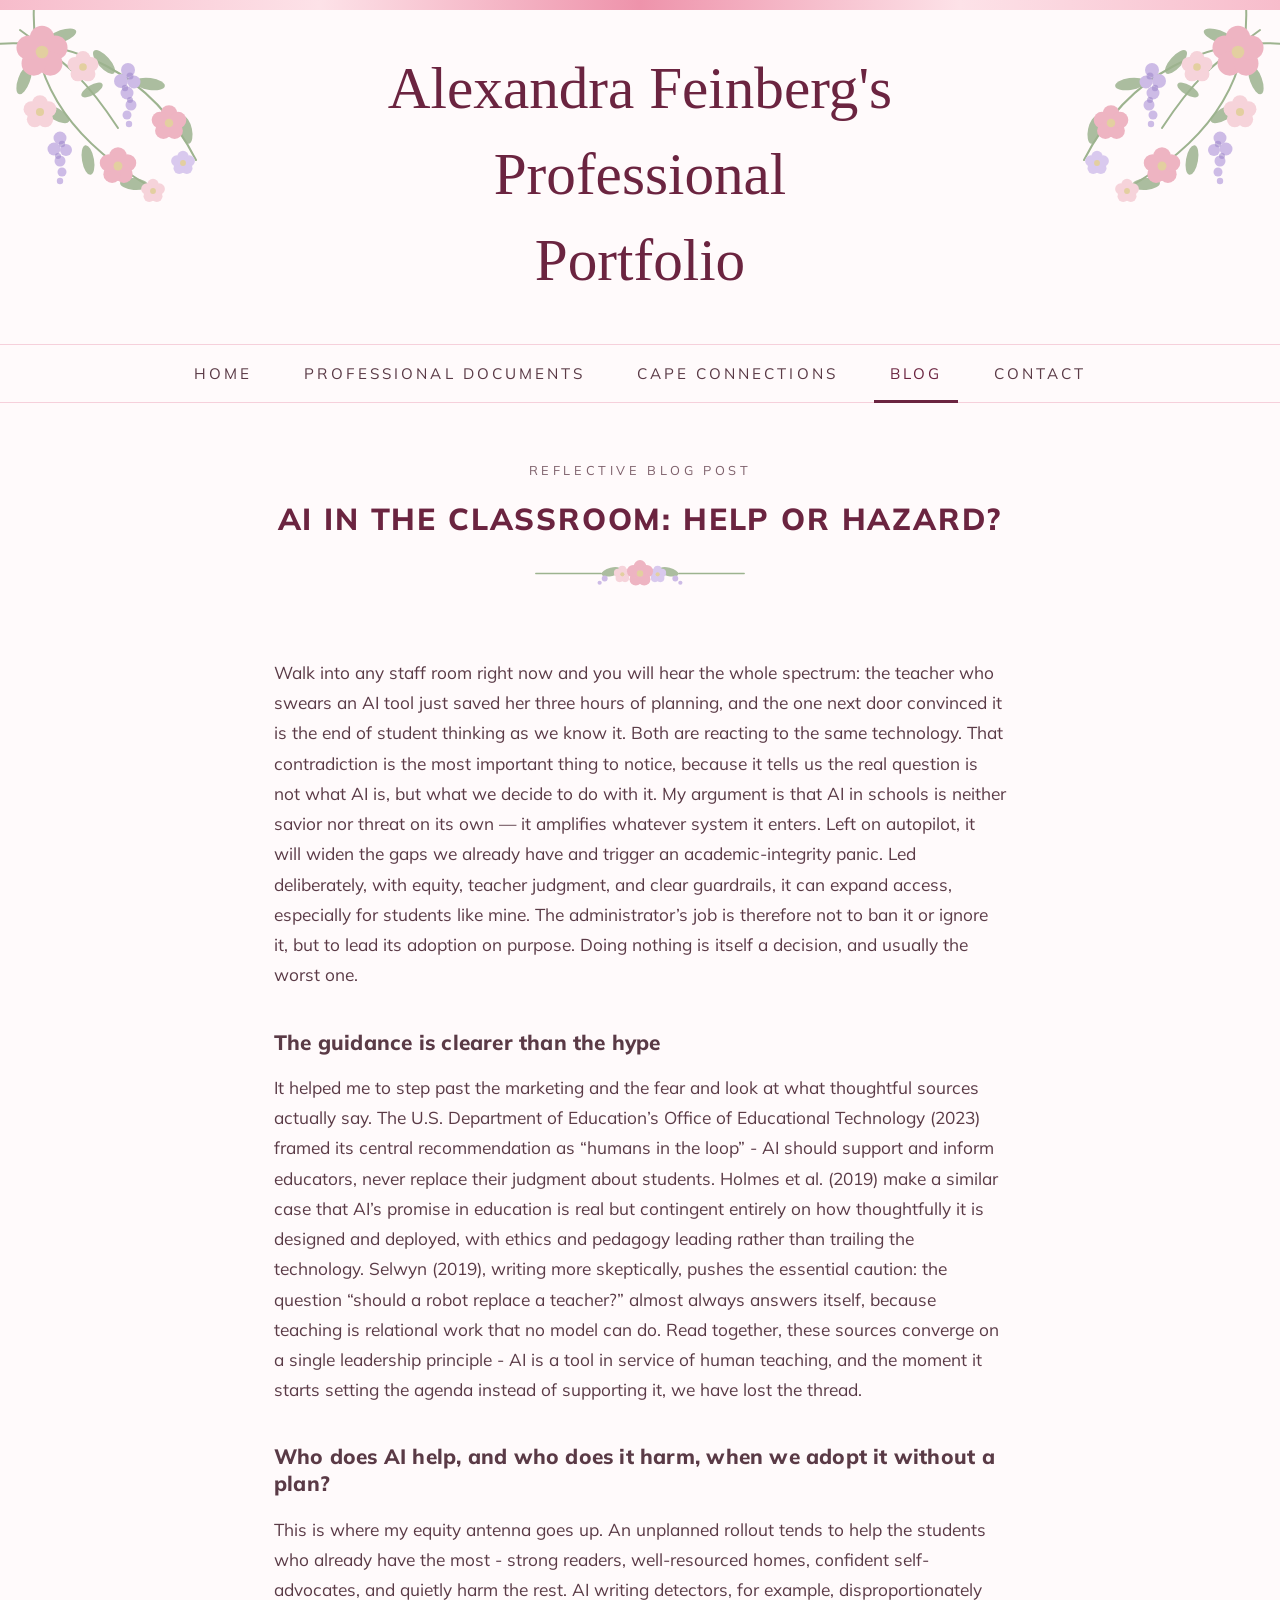
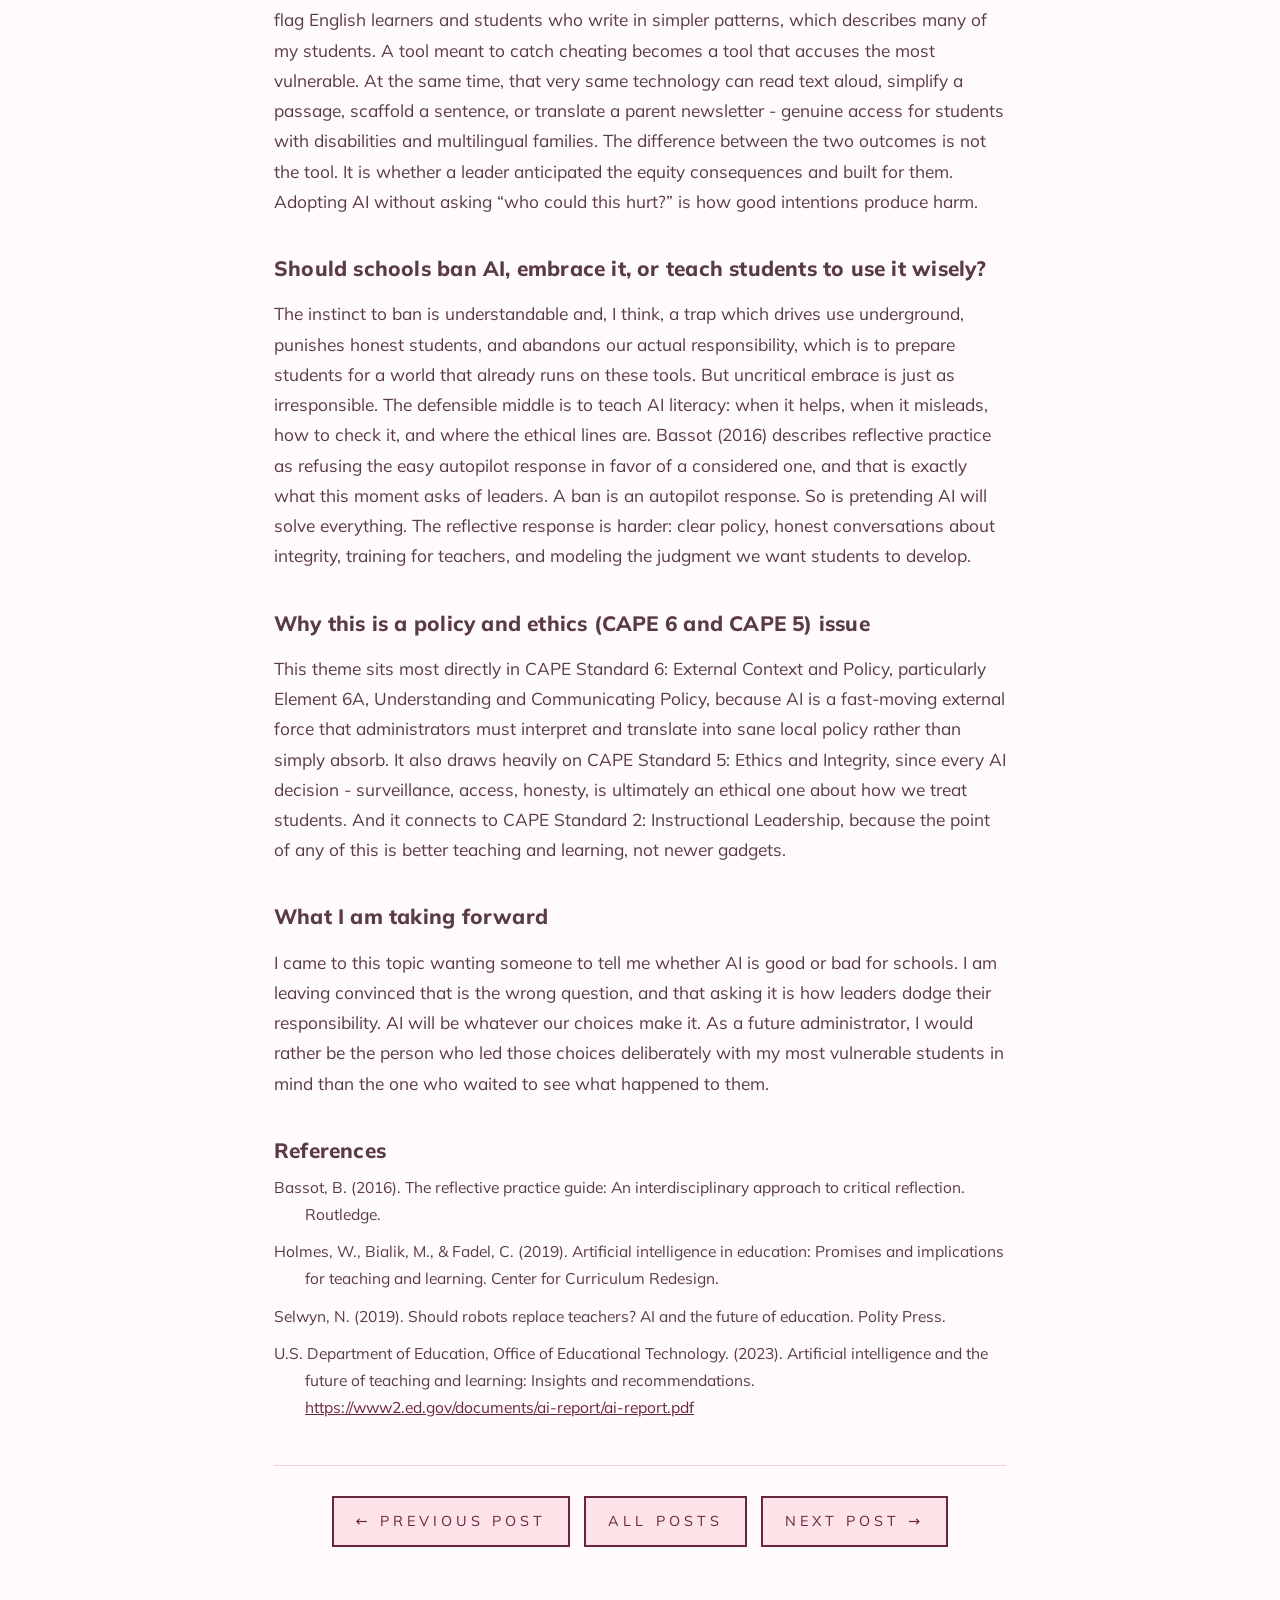
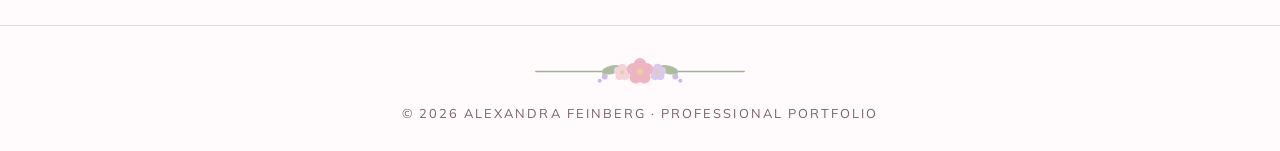
==== blog-ai-in-the-classroom.html @ 8f8c8203 "Add professional portfolio site Co-Authored-By: Claude Opus 5.5 <noreply@anthropic.com>" ====
<!DOCTYPE html>
<html lang="en">
<head>
  <meta charset="utf-8">
  <meta name="viewport" content="width=device-width, initial-scale=1">
  <title>AI in the Classroom: Help or Hazard? | Alexandra Feinberg</title>
  <link rel="stylesheet" href="style.css">
</head>
<body>

<header class="site-header">
  <div class="wrap">
    <a class="site-title" href="index.html">Alexandra Feinberg's<br>Professional<br>Portfolio</a>
    <ul class="nav">
      <li>
        <a href="index.html">Home</a>
        <ul class="sub">
          <li><a href="index.html#about">About Me</a></li>
          <li><a href="index.html#quote">Favorite Quote</a></li>
        </ul>
      </li>
      <li>
        <a href="documents.html">Professional Documents</a>
        <ul class="sub">
          <li><a href="documents.html#resume">Resume</a></li>
          <li><a href="documents.html#cover-letter">Cover Letter</a></li>
          <li><a href="documents.html#letters">Letters of Recommendation</a></li>
          <li><a href="documents.html#video">Professional Video</a></li>
        </ul>
      </li>
      <li>
        <a href="cape.html">CAPE Connections</a>
        <ul class="sub">
          <li><a href="cape.html#cape1">CAPE 1: Shared Vision</a></li>
          <li><a href="cape.html#cape2">CAPE 2: Instructional Leadership</a></li>
          <li><a href="cape.html#cape3">CAPE 3: Management &amp; Learning Environment</a></li>
          <li><a href="cape.html#cape4">CAPE 4: Family &amp; Community Engagement</a></li>
          <li><a href="cape.html#cape5">CAPE 5: Ethics &amp; Integrity</a></li>
          <li><a href="cape.html#cape6">CAPE 6: External Context &amp; Policy</a></li>
        </ul>
      </li>
      <li>
        <a class="active" href="blog.html">Blog</a>
        <ul class="sub">
          <li><a href="blog-over-testing.html">Are We Over-Testing Our Students?</a></li>
          <li><a href="blog-ai-in-the-classroom.html">AI in the Classroom: Help or Hazard?</a></li>
          <li><a href="blog-homework.html">Does Homework Actually Help?</a></li>
          <li><a href="blog-inclusion.html">What Does Inclusion Really Mean?</a></li>
        </ul>
      </li>
      <li>
        <a href="contact.html">Contact</a>
        <ul class="sub">
          <li><a href="contact.html">Get in Touch</a></li>
          <li><a href="mailto:alifeinberg01@gmail.com">Personal Email</a></li>
          <li><a href="mailto:alexandra.feinberg@svusd.org">Work Email</a></li>
        </ul>
      </li>
    </ul>
  </div>
</header>

<div class="hero small">
  <p class="eyebrow">Reflective Blog Post</p>
  <h1>AI in the Classroom: Help or Hazard?</h1>
  <div class="rule"></div>
</div>

<section>
  <article class="wrap post">
    <p>Walk into any staff room right now and you will hear the whole spectrum: the teacher who swears an AI tool just saved her three hours of planning, and the one next door convinced it is the end of student thinking as we know it. Both are reacting to the same technology. That contradiction is the most important thing to notice, because it tells us the real question is not what AI is, but what we decide to do with it. My argument is that AI in schools is neither savior nor threat on its own — it amplifies whatever system it enters. Left on autopilot, it will widen the gaps we already have and trigger an academic-integrity panic. Led deliberately, with equity, teacher judgment, and clear guardrails, it can expand access, especially for students like mine. The administrator’s job is therefore not to ban it or ignore it, but to lead its adoption on purpose. Doing nothing is itself a decision, and usually the worst one.</p>

    <h2>The guidance is clearer than the hype</h2>
    <p>It helped me to step past the marketing and the fear and look at what thoughtful sources actually say. The U.S. Department of Education’s Office of Educational Technology (2023) framed its central recommendation as “humans in the loop” - AI should support and inform educators, never replace their judgment about students. Holmes et al. (2019) make a similar case that AI’s promise in education is real but contingent entirely on how thoughtfully it is designed and deployed, with ethics and pedagogy leading rather than trailing the technology. Selwyn (2019), writing more skeptically, pushes the essential caution: the question “should a robot replace a teacher?” almost always answers itself, because teaching is relational work that no model can do. Read together, these sources converge on a single leadership principle - AI is a tool in service of human teaching, and the moment it starts setting the agenda instead of supporting it, we have lost the thread.</p>

    <h2>Who does AI help, and who does it harm, when we adopt it without a plan?</h2>
    <p>This is where my equity antenna goes up. An unplanned rollout tends to help the students who already have the most - strong readers, well-resourced homes, confident self-advocates, and quietly harm the rest. AI writing detectors, for example, disproportionately flag English learners and students who write in simpler patterns, which describes many of my students. A tool meant to catch cheating becomes a tool that accuses the most vulnerable. At the same time, that very same technology can read text aloud, simplify a passage, scaffold a sentence, or translate a parent newsletter - genuine access for students with disabilities and multilingual families. The difference between the two outcomes is not the tool. It is whether a leader anticipated the equity consequences and built for them. Adopting AI without asking “who could this hurt?” is how good intentions produce harm.</p>

    <h2>Should schools ban AI, embrace it, or teach students to use it wisely?</h2>
    <p>The instinct to ban is understandable and, I think, a trap which drives use underground, punishes honest students, and abandons our actual responsibility, which is to prepare students for a world that already runs on these tools. But uncritical embrace is just as irresponsible. The defensible middle is to teach AI literacy: when it helps, when it misleads, how to check it, and where the ethical lines are. Bassot (2016) describes reflective practice as refusing the easy autopilot response in favor of a considered one, and that is exactly what this moment asks of leaders. A ban is an autopilot response. So is pretending AI will solve everything. The reflective response is harder: clear policy, honest conversations about integrity, training for teachers, and modeling the judgment we want students to develop.</p>

    <h2>Why this is a policy and ethics (CAPE 6 and CAPE 5) issue</h2>
    <p>This theme sits most directly in CAPE Standard 6: External Context and Policy, particularly Element 6A, Understanding and Communicating Policy, because AI is a fast-moving external force that administrators must interpret and translate into sane local policy rather than simply absorb. It also draws heavily on CAPE Standard 5: Ethics and Integrity, since every AI decision - surveillance, access, honesty, is ultimately an ethical one about how we treat students. And it connects to CAPE Standard 2: Instructional Leadership, because the point of any of this is better teaching and learning, not newer gadgets.</p>

    <h2>What I am taking forward</h2>
    <p>I came to this topic wanting someone to tell me whether AI is good or bad for schools. I am leaving convinced that is the wrong question, and that asking it is how leaders dodge their responsibility. AI will be whatever our choices make it. As a future administrator, I would rather be the person who led those choices deliberately with my most vulnerable students in mind than the one who waited to see what happened to them.</p>

    <h2>References</h2>
    <ul class="refs">
      <li>Bassot, B. (2016). The reflective practice guide: An interdisciplinary approach to critical reflection. Routledge.</li>
      <li>Holmes, W., Bialik, M., &amp; Fadel, C. (2019). Artificial intelligence in education: Promises and implications for teaching and learning. Center for Curriculum Redesign.</li>
      <li>Selwyn, N. (2019). Should robots replace teachers? AI and the future of education. Polity Press.</li>
      <li>U.S. Department of Education, Office of Educational Technology. (2023). Artificial intelligence and the future of teaching and learning: Insights and recommendations. <a href="https://www2.ed.gov/documents/ai-report/ai-report.pdf" target="_blank" rel="noopener">https://www2.ed.gov/documents/ai-report/ai-report.pdf</a></li>
    </ul>

    <nav class="post-nav">
      <a class="btn" href="blog-over-testing.html">&larr; Previous Post</a>
      <a class="btn" href="blog.html">All Posts</a>
      <a class="btn" href="blog-homework.html">Next Post &rarr;</a>
    </nav>
  </article>
</section>

<footer class="site-footer">
  &copy; 2026 Alexandra Feinberg &middot; Professional Portfolio
</footer>

</body>
</html>
---- style.css ----
@import url("https://fonts.googleapis.com/css2?family=Homemade+Apple&family=Mulish:wght@400;600;800&display=swap");

:root {
  --ink: #6b2440;
  --grey: #7d5f6a;
  --line: #f6d0db;
  --white: #ffffff;
  --pink: #fde2e8;
  --bg: #fffafb;
  --mint: #f9cfdc;
  --lavender: #fbeaf0;
  --butter: #f6d6e4;
  --sky: #ffe4de;
  --peach: #f3dcee;
  --pink-deep: #f7bccb;
  --sans: "Mulish", "Segoe UI", system-ui, sans-serif;
  --script: "Homemade Apple", "Segoe Script", cursive;
  --rainbow: linear-gradient(90deg, #f7bccb, #fde2e8, #ee93ab, #fde2e8, #f7bccb);
}

* { box-sizing: border-box; }

html { scroll-behavior: smooth; }

body {
  margin: 0;
  font-family: var(--sans);
  color: var(--ink);
  background: var(--bg);
  line-height: 1.75;
  border-top: 10px solid transparent;
  border-image: var(--rainbow) 1;
}

a { color: var(--ink); }

.wrap {
  max-width: 1100px;
  margin: 0 auto;
  padding: 0 24px;
}

/* ---------- Header: big script title, nav bar underneath ---------- */

.site-header { position: relative; }

/* flower sprays in the top corners */
.site-header::before,
.site-header::after {
  content: "";
  position: absolute;
  top: 0;
  left: 0;
  width: clamp(110px, 20vw, 240px);
  aspect-ratio: 1;
  background: url(images/floral-corner.svg) no-repeat top left / contain;
  pointer-events: none;
}

.site-header::after { left: auto; right: 0; transform: scaleX(-1); }

.site-header .wrap {
  position: relative;
  z-index: 1;
  max-width: none;
  padding: 0;
  text-align: center;
}

.site-title {
  display: inline-block;
  font-family: var(--script);
  font-size: clamp(1.9rem, 5.6vw, 3.7rem);
  line-height: 1.45;
  color: var(--ink);
  text-decoration: none;
  padding: 36px 24px 40px;
}

.nav {
  display: flex;
  flex-wrap: wrap;
  justify-content: center;
  gap: 0 20px;
  list-style: none;
  margin: 0;
  background: var(--bg);
  padding: 0 24px;
  border-top: 1px solid var(--line);
  border-bottom: 1px solid var(--line);
}

.nav > li { position: relative; }

.nav a {
  display: block;
  padding: 16px 16px 13px;
  font-size: 0.95rem;
  letter-spacing: 0.2em;
  text-transform: uppercase;
  text-decoration: none;
  color: #5a3a46;
  border-bottom: 3px solid transparent;
  margin-bottom: -1px;
}

.nav a:hover { border-bottom-color: var(--pink-deep); }
.nav a.active { border-bottom-color: var(--ink); color: var(--ink); }

.nav .sub {
  display: none;
  position: absolute;
  top: 100%;
  left: 0;
  z-index: 5;
  min-width: 280px;
  margin: 0;
  padding: 6px 0;
  list-style: none;
  text-align: left;
  background: var(--white);
  border: 1px solid var(--line);
  box-shadow: 0 10px 24px rgba(0, 0, 0, 0.08);
}

.nav li:hover > .sub,
.nav li:focus-within > .sub { display: block; }

.nav .sub a {
  padding: 9px 18px;
  font-size: 0.82rem;
  letter-spacing: 0.1em;
  border: 0;
  margin: 0;
}

.nav .sub li:nth-child(6n + 1) a:hover { background: var(--pink); }
.nav .sub li:nth-child(6n + 2) a:hover { background: var(--peach); }
.nav .sub li:nth-child(6n + 3) a:hover { background: var(--butter); }
.nav .sub li:nth-child(6n + 4) a:hover { background: var(--mint); }
.nav .sub li:nth-child(6n + 5) a:hover { background: var(--sky); }
.nav .sub li:nth-child(6n + 6) a:hover { background: var(--lavender); }

/* ---------- Outlined buttons ---------- */

.btn {
  display: inline-block;
  padding: 12px 22px;
  background: var(--pink);
  color: var(--ink);
  border: 2px solid var(--ink);
  font-size: 0.9rem;
  letter-spacing: 0.28em;
  text-transform: uppercase;
  text-decoration: none;
  text-align: center;
  line-height: 1.6;
  transition: transform 0.12s, box-shadow 0.12s;
}

.btn:hover { transform: translate(-2px, -2px); box-shadow: 4px 4px 0 var(--ink); }

.block .btn { margin-top: 14px; }

.buttons {
  display: flex;
  flex-wrap: wrap;
  justify-content: center;
  gap: 22px 28px;
  max-width: 980px;
  margin: 0 auto;
  padding: 60px 24px 20px;
}

.buttons .btn:nth-child(6n + 2) { background: var(--mint); }
.buttons .btn:nth-child(6n + 3) { background: var(--lavender); }
.buttons .btn:nth-child(6n + 4) { background: var(--butter); }
.buttons .btn:nth-child(6n + 5) { background: var(--sky); }
.buttons .btn:nth-child(6n + 6) { background: var(--peach); }

/* ---------- Page titles (inner pages) ---------- */

.hero { text-align: center; padding: 56px 24px 0; }

.hero h1 {
  font-size: clamp(1.5rem, 4vw, 1.9rem);
  font-weight: 800;
  letter-spacing: 0.06em;
  text-transform: uppercase;
  margin: 0;
}

.hero .rule {
  width: 220px;
  height: 38px;
  margin: 10px auto 0;
  background: url(images/floral-divider.svg) no-repeat center / contain;
}

.hero p { color: var(--grey); font-size: 1.1rem; margin: 14px 0 0; }

/* ---------- Sections ---------- */

section { padding: 48px 0; }
section.alt { background: none; }

h2 {
  font-size: 1.6rem;
  font-weight: 800;
  letter-spacing: 0.06em;
  text-transform: uppercase;
  line-height: 1.3;
  margin: 0 0 12px;
}

h3 {
  font-size: 1rem;
  font-weight: 800;
  letter-spacing: 0.12em;
  text-transform: uppercase;
  line-height: 1.4;
  margin: 0 0 8px;
}

.eyebrow {
  font-size: 0.8rem;
  letter-spacing: 0.28em;
  text-transform: uppercase;
  color: var(--grey);
  margin: 0 0 6px;
}

.lead { color: var(--grey); max-width: 760px; font-size: 1.08rem; }

/* Home: about */

.about { max-width: 820px; text-align: center; }

.about h2::after {
  content: "";
  display: block;
  width: 220px;
  height: 38px;
  margin: 8px auto 0;
  background: url(images/floral-divider.svg) no-repeat center / contain;
}

.about .tagline { color: var(--grey); font-size: 1.2rem; margin: 0 0 28px; }

.about .photo {
  width: 240px;
  height: 290px;
  margin: 0 auto 30px;
  border-radius: 50%;
  overflow: hidden;
  border: 2px solid var(--ink);
  box-shadow: 10px 10px 0 var(--pink);
}

.about .photo img { width: 100%; height: 100%; object-fit: cover; object-position: 50% 36%; display: block; }

.about .bio { text-align: left; font-size: 1.08rem; color: #5a3a46; }

.quote {
  max-width: 760px;
  text-align: center;
  background: var(--lavender);
  border: 2px solid var(--ink);
  padding: 36px 32px;
}

.quote blockquote {
  font-family: var(--script);
  font-size: clamp(1.15rem, 3.2vw, 1.55rem);
  line-height: 1.8;
  margin: 0 0 10px;
}

.quote cite {
  font-style: normal;
  font-size: 0.85rem;
  letter-spacing: 0.26em;
  text-transform: uppercase;
}

/* Cards */

.cards {
  display: grid;
  grid-template-columns: repeat(auto-fit, minmax(230px, 1fr));
  gap: 22px;
  margin-top: 28px;
}

.card {
  background: var(--pink);
  border: 2px solid var(--ink);
  padding: 22px;
  text-align: center;
}

.card:nth-child(6n + 2) { background: var(--peach); }
.card:nth-child(6n + 3) { background: var(--butter); }
.card:nth-child(6n + 4) { background: var(--mint); }
.card:nth-child(6n + 5) { background: var(--sky); }
.card:nth-child(6n + 6) { background: var(--lavender); }

a.card { text-decoration: none; color: inherit; transition: transform 0.12s, box-shadow 0.12s; }
a.card:hover { transform: translate(-2px, -2px); box-shadow: 4px 4px 0 var(--ink); }

.card h3 { margin: 0; }
.card p { margin: 6px 0 0; color: #5a3a46; font-size: 0.97rem; overflow-wrap: anywhere; }
.card .num { font-size: 0.78rem; letter-spacing: 0.3em; margin-bottom: 6px; }

/* Document / artifact blocks */

.block {
  border: 2px solid var(--ink);
  border-left-width: 14px;
  border-left-color: var(--pink-deep);
  padding: 30px 34px;
  margin-bottom: 26px;
  scroll-margin-top: 20px;
}

.block:nth-child(6n + 2) { border-left-color: #ee93ab; }
.block:nth-child(6n + 3) { border-left-color: #fcc9d6; }
.block:nth-child(6n + 4) { border-left-color: #e7a6c4; }
.block:nth-child(6n + 5) { border-left-color: #ffc3b8; }
.block:nth-child(6n + 6) { border-left-color: #dcb4d8; }

.block:last-child { margin-bottom: 0; }

.placeholder {
  margin-top: 16px;
  padding: 22px;
  border: 2px dashed #f0b3c4;
  color: var(--grey);
  text-align: center;
  font-size: 0.85rem;
  letter-spacing: 0.2em;
  text-transform: uppercase;
}

.video { position: relative; padding-top: 56.25%; margin-top: 16px; background: var(--ink); }
.video iframe { position: absolute; inset: 0; width: 100%; height: 100%; border: 0; }

/* Blog */

.post .date { color: var(--grey); font-size: 0.8rem; letter-spacing: 0.24em; text-transform: uppercase; }

/* Footer */

.site-footer::before {
  content: "";
  display: block;
  width: 220px;
  height: 38px;
  margin: 0 auto 12px;
  background: url(images/floral-divider.svg) no-repeat center / contain;
}

.site-footer {
  margin-top: 30px;
  border-top: 1px solid var(--line);
  color: var(--grey);
  text-align: center;
  padding: 26px 24px;
  font-size: 0.8rem;
  letter-spacing: 0.16em;
  text-transform: uppercase;
}

@media (max-width: 720px) {
  .site-title { padding: 26px 16px 28px; }
  .nav { gap: 0 4px; padding: 0 8px; }
  .nav a { padding: 12px 10px 9px; font-size: 0.8rem; letter-spacing: 0.14em; }
  .nav { position: relative; }
  .nav > li { position: static; }
  .nav .sub, .nav > li:nth-last-child(-n + 2) .sub { left: 8px; right: 8px; min-width: 0; }
  .buttons { padding-top: 40px; gap: 16px; }
  .btn { letter-spacing: 0.18em; font-size: 0.82rem; }
  .block { padding: 24px 20px; border-left-width: 10px; }
  section { padding: 38px 0; }
}

@media (prefers-reduced-motion: reduce) {
  * { transition: none !important; }
  html { scroll-behavior: auto; }
}

/* Blog posts */

.hero .eyebrow { font-size: 0.8rem; color: var(--grey); margin: 0 0 10px; }

article.post { max-width: 780px; font-size: 1.08rem; color: #5a3a46; }

article.post h2 {
  font-size: 1.3rem;
  letter-spacing: 0.01em;
  text-transform: none;
  margin: 38px 0 10px;
}

.refs { list-style: none; margin: 0; padding: 0; font-size: 0.97rem; }
.refs li { padding-left: 2em; text-indent: -2em; margin-bottom: 10px; overflow-wrap: anywhere; }

.post-nav {
  display: flex;
  flex-wrap: wrap;
  justify-content: center;
  gap: 14px;
  margin-top: 44px;
  padding-top: 30px;
  border-top: 1px solid var(--line);
}

.post-card h2 { text-transform: none; letter-spacing: 0.01em; }

/* keep the last dropdown inside the page */
@media (min-width: 721px) { .nav > li:nth-last-child(-n + 2) .sub { left: auto; right: 0; } }
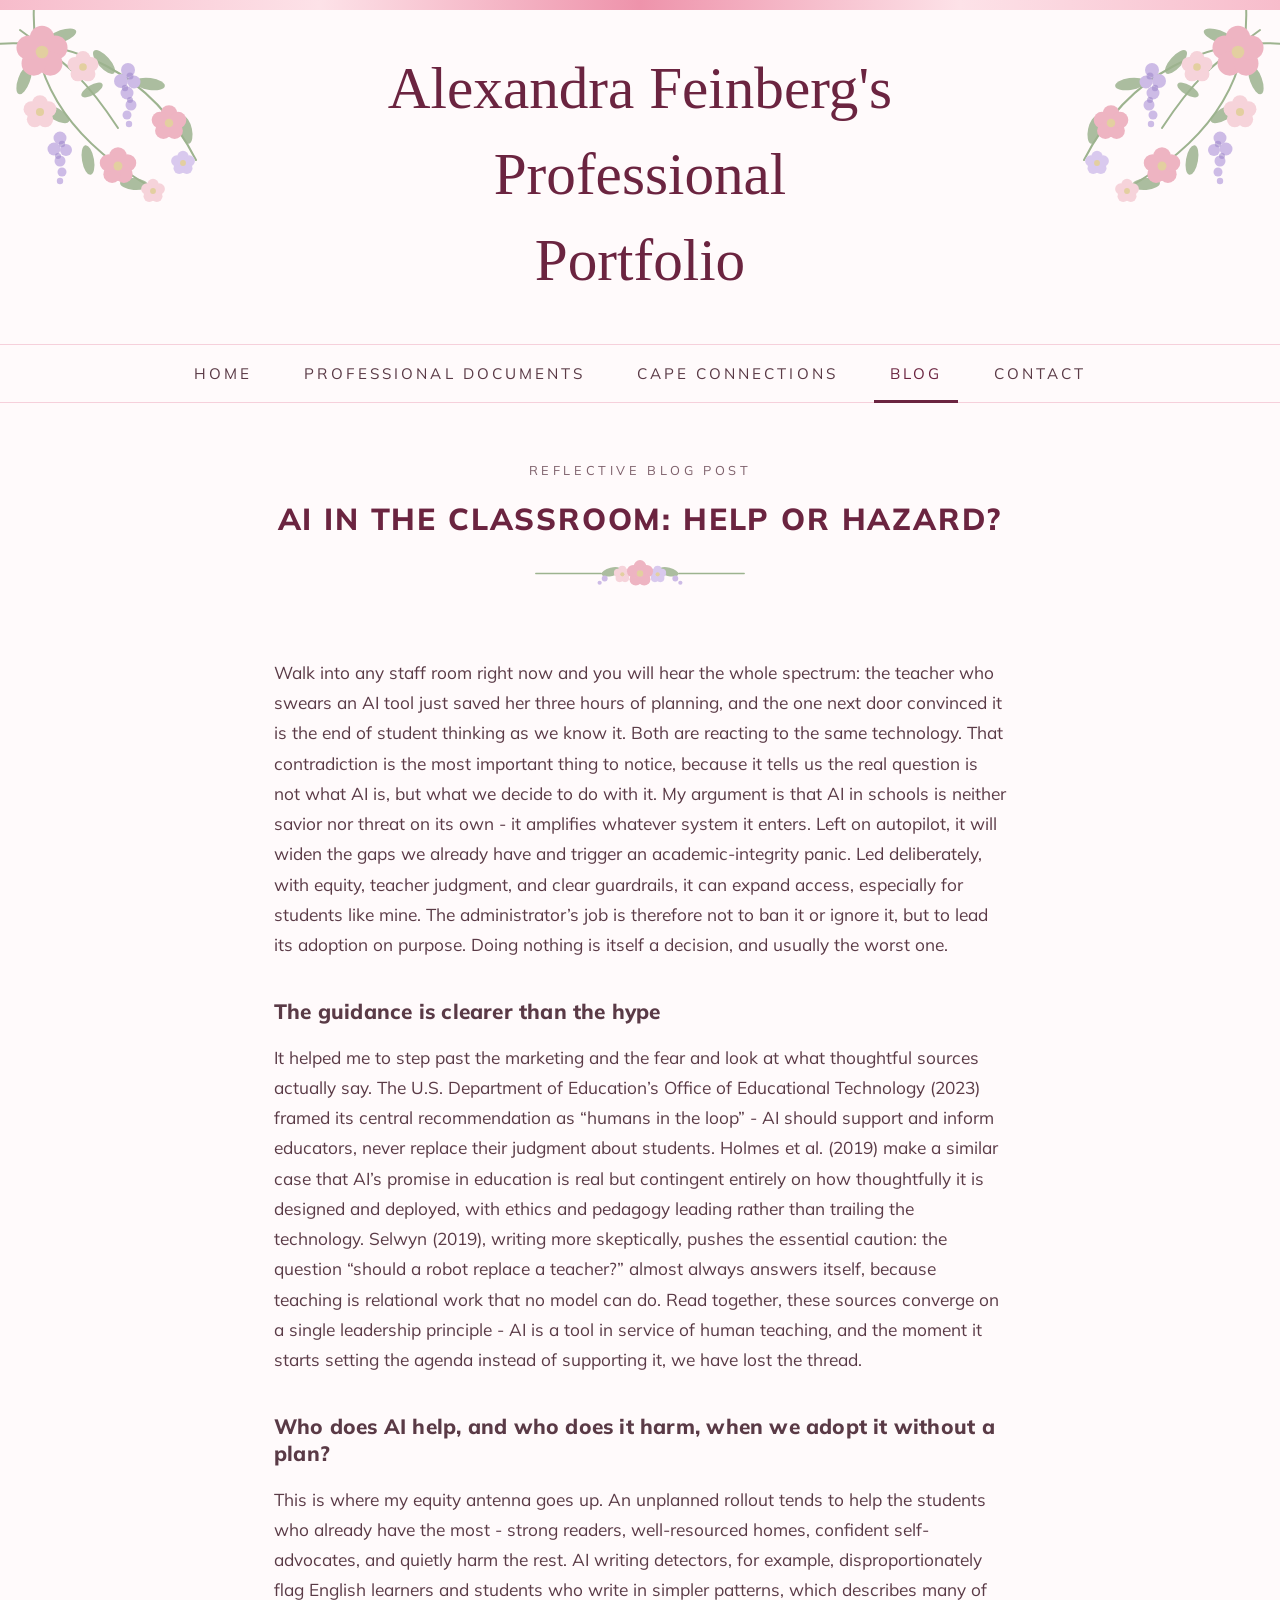
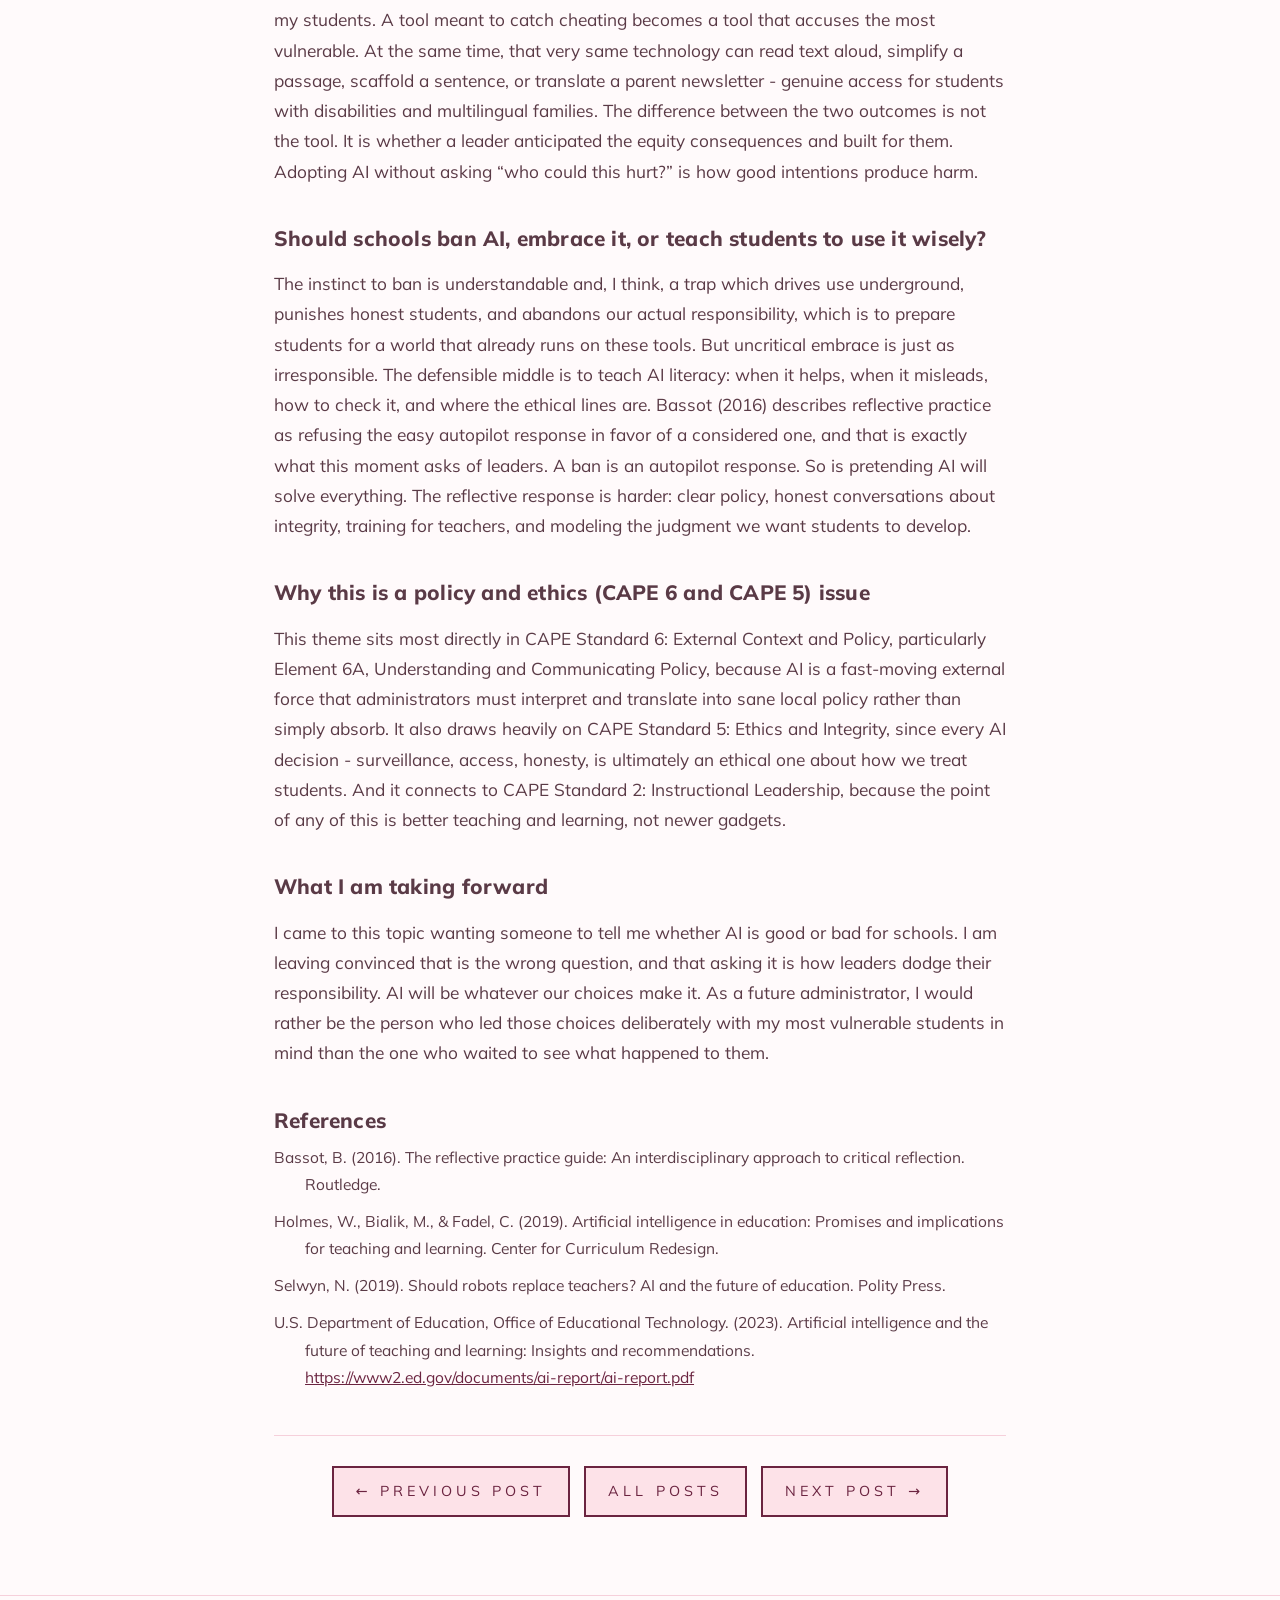
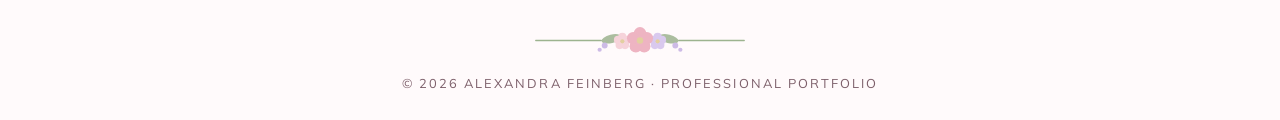
==== commit bd95581c: "Add nav dropdowns, update contact details, remove em dash Co-Authored-By: Claude Opus 5.5 <noreply@a" ====
--- a/blog-ai-in-the-classroom.html
+++ b/blog-ai-in-the-classroom.html
@@ -68,7 +68,7 @@
 
 <section>
   <article class="wrap post">
-    <p>Walk into any staff room right now and you will hear the whole spectrum: the teacher who swears an AI tool just saved her three hours of planning, and the one next door convinced it is the end of student thinking as we know it. Both are reacting to the same technology. That contradiction is the most important thing to notice, because it tells us the real question is not what AI is, but what we decide to do with it. My argument is that AI in schools is neither savior nor threat on its own — it amplifies whatever system it enters. Left on autopilot, it will widen the gaps we already have and trigger an academic-integrity panic. Led deliberately, with equity, teacher judgment, and clear guardrails, it can expand access, especially for students like mine. The administrator’s job is therefore not to ban it or ignore it, but to lead its adoption on purpose. Doing nothing is itself a decision, and usually the worst one.</p>
+    <p>Walk into any staff room right now and you will hear the whole spectrum: the teacher who swears an AI tool just saved her three hours of planning, and the one next door convinced it is the end of student thinking as we know it. Both are reacting to the same technology. That contradiction is the most important thing to notice, because it tells us the real question is not what AI is, but what we decide to do with it. My argument is that AI in schools is neither savior nor threat on its own - it amplifies whatever system it enters. Left on autopilot, it will widen the gaps we already have and trigger an academic-integrity panic. Led deliberately, with equity, teacher judgment, and clear guardrails, it can expand access, especially for students like mine. The administrator’s job is therefore not to ban it or ignore it, but to lead its adoption on purpose. Doing nothing is itself a decision, and usually the worst one.</p>
 
     <h2>The guidance is clearer than the hype</h2>
     <p>It helped me to step past the marketing and the fear and look at what thoughtful sources actually say. The U.S. Department of Education’s Office of Educational Technology (2023) framed its central recommendation as “humans in the loop” - AI should support and inform educators, never replace their judgment about students. Holmes et al. (2019) make a similar case that AI’s promise in education is real but contingent entirely on how thoughtfully it is designed and deployed, with ethics and pedagogy leading rather than trailing the technology. Selwyn (2019), writing more skeptically, pushes the essential caution: the question “should a robot replace a teacher?” almost always answers itself, because teaching is relational work that no model can do. Read together, these sources converge on a single leadership principle - AI is a tool in service of human teaching, and the moment it starts setting the agenda instead of supporting it, we have lost the thread.</p>
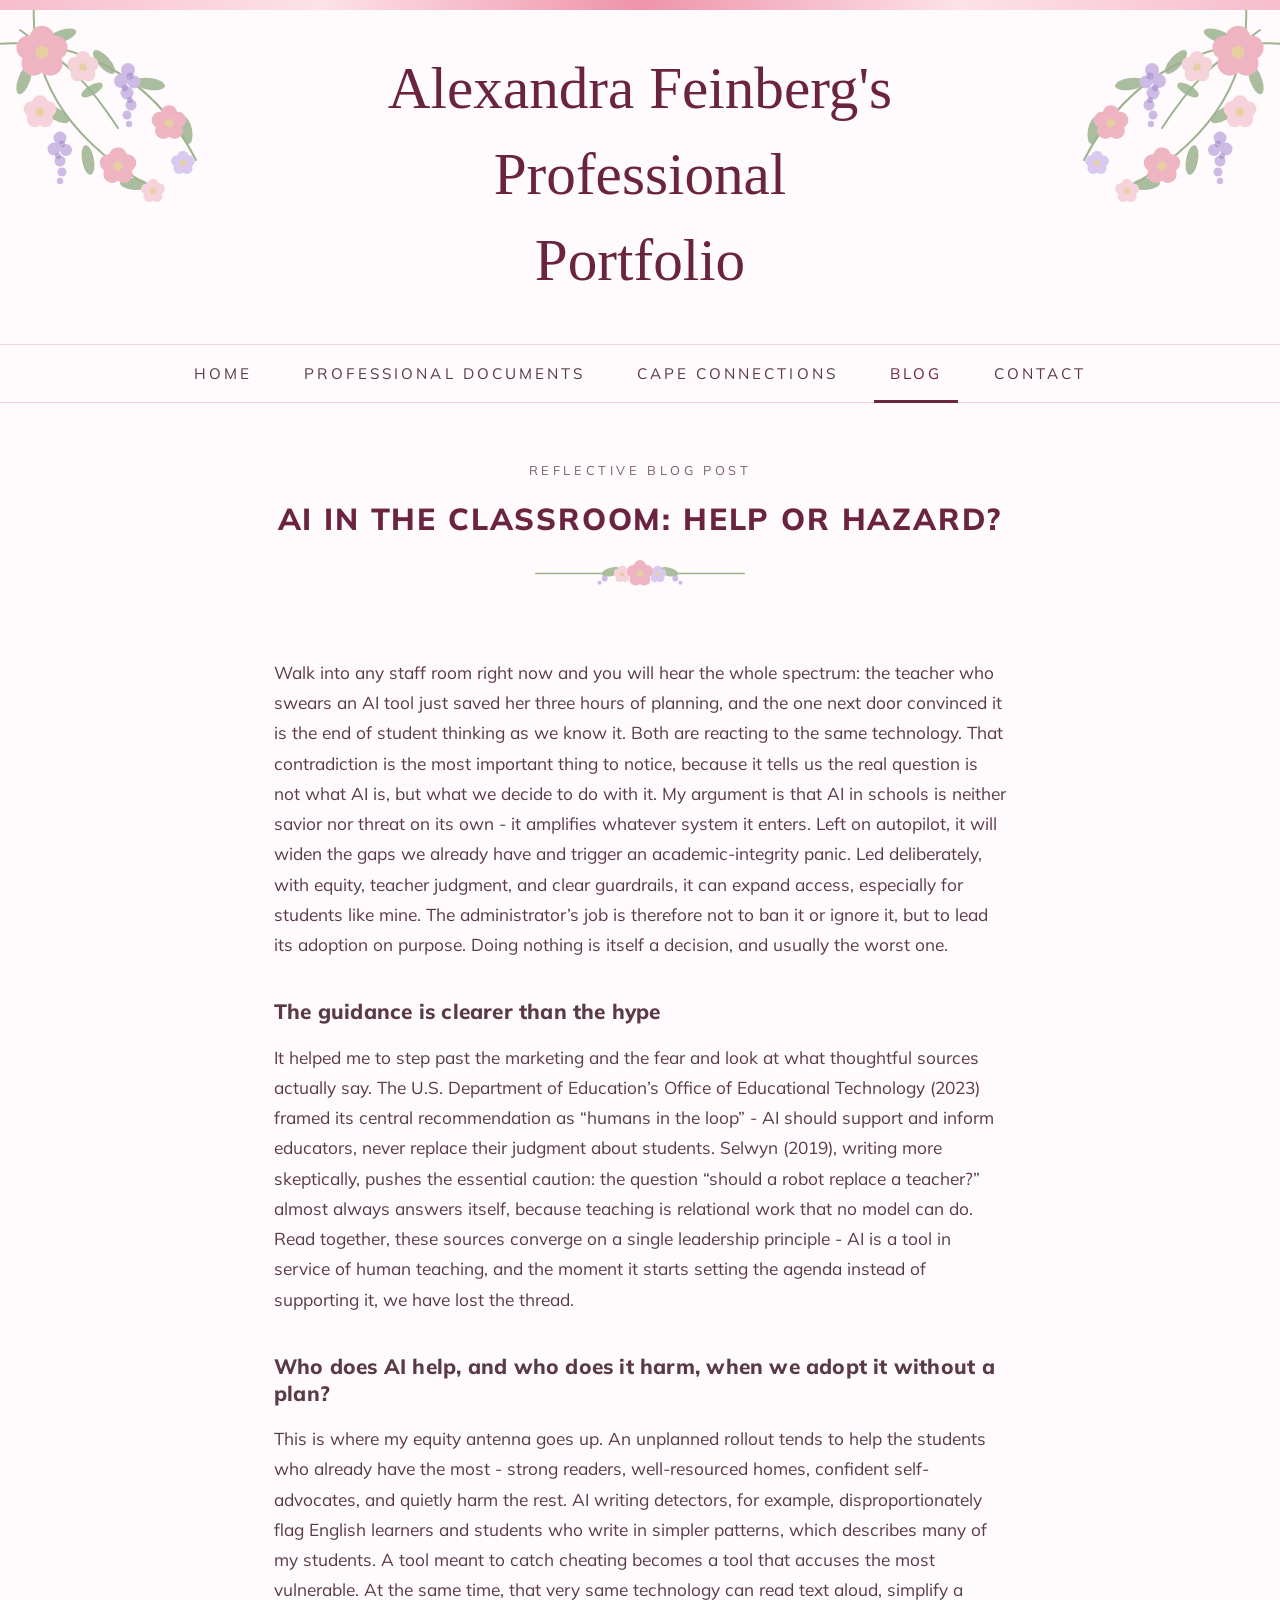
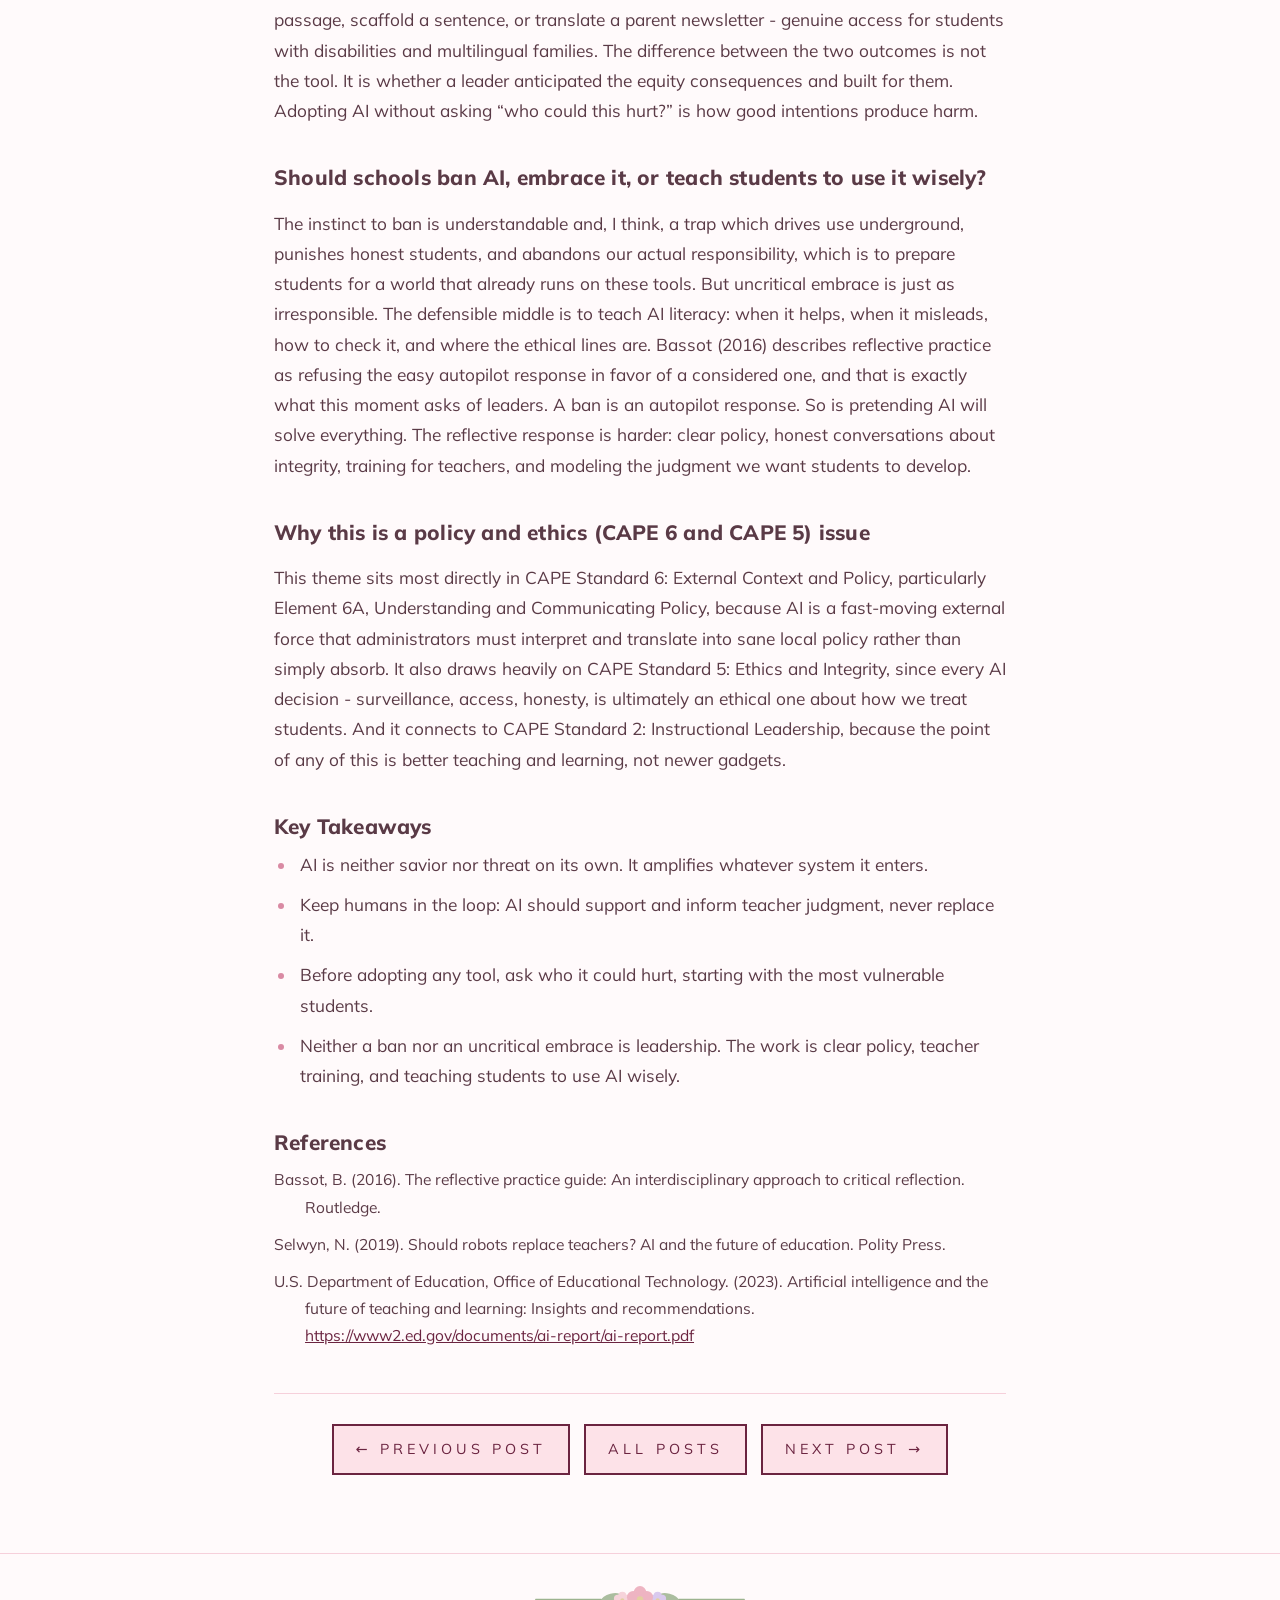
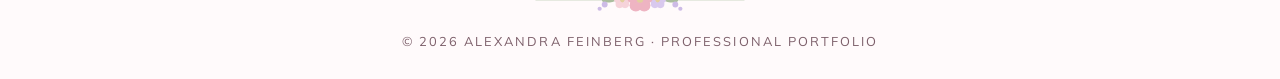
==== commit 92f820c9: "Blog posts: Key Takeaways sections, fewer references, citation fixes Co-Authored-By: Claude Opus 5.5" ====
--- a/blog-ai-in-the-classroom.html
+++ b/blog-ai-in-the-classroom.html
@@ -71,7 +71,7 @@
     <p>Walk into any staff room right now and you will hear the whole spectrum: the teacher who swears an AI tool just saved her three hours of planning, and the one next door convinced it is the end of student thinking as we know it. Both are reacting to the same technology. That contradiction is the most important thing to notice, because it tells us the real question is not what AI is, but what we decide to do with it. My argument is that AI in schools is neither savior nor threat on its own - it amplifies whatever system it enters. Left on autopilot, it will widen the gaps we already have and trigger an academic-integrity panic. Led deliberately, with equity, teacher judgment, and clear guardrails, it can expand access, especially for students like mine. The administrator’s job is therefore not to ban it or ignore it, but to lead its adoption on purpose. Doing nothing is itself a decision, and usually the worst one.</p>
 
     <h2>The guidance is clearer than the hype</h2>
-    <p>It helped me to step past the marketing and the fear and look at what thoughtful sources actually say. The U.S. Department of Education’s Office of Educational Technology (2023) framed its central recommendation as “humans in the loop” - AI should support and inform educators, never replace their judgment about students. Holmes et al. (2019) make a similar case that AI’s promise in education is real but contingent entirely on how thoughtfully it is designed and deployed, with ethics and pedagogy leading rather than trailing the technology. Selwyn (2019), writing more skeptically, pushes the essential caution: the question “should a robot replace a teacher?” almost always answers itself, because teaching is relational work that no model can do. Read together, these sources converge on a single leadership principle - AI is a tool in service of human teaching, and the moment it starts setting the agenda instead of supporting it, we have lost the thread.</p>
+    <p>It helped me to step past the marketing and the fear and look at what thoughtful sources actually say. The U.S. Department of Education’s Office of Educational Technology (2023) framed its central recommendation as “humans in the loop” - AI should support and inform educators, never replace their judgment about students. Selwyn (2019), writing more skeptically, pushes the essential caution: the question “should a robot replace a teacher?” almost always answers itself, because teaching is relational work that no model can do. Read together, these sources converge on a single leadership principle - AI is a tool in service of human teaching, and the moment it starts setting the agenda instead of supporting it, we have lost the thread.</p>
 
     <h2>Who does AI help, and who does it harm, when we adopt it without a plan?</h2>
     <p>This is where my equity antenna goes up. An unplanned rollout tends to help the students who already have the most - strong readers, well-resourced homes, confident self-advocates, and quietly harm the rest. AI writing detectors, for example, disproportionately flag English learners and students who write in simpler patterns, which describes many of my students. A tool meant to catch cheating becomes a tool that accuses the most vulnerable. At the same time, that very same technology can read text aloud, simplify a passage, scaffold a sentence, or translate a parent newsletter - genuine access for students with disabilities and multilingual families. The difference between the two outcomes is not the tool. It is whether a leader anticipated the equity consequences and built for them. Adopting AI without asking “who could this hurt?” is how good intentions produce harm.</p>
@@ -82,13 +82,17 @@
     <h2>Why this is a policy and ethics (CAPE 6 and CAPE 5) issue</h2>
     <p>This theme sits most directly in CAPE Standard 6: External Context and Policy, particularly Element 6A, Understanding and Communicating Policy, because AI is a fast-moving external force that administrators must interpret and translate into sane local policy rather than simply absorb. It also draws heavily on CAPE Standard 5: Ethics and Integrity, since every AI decision - surveillance, access, honesty, is ultimately an ethical one about how we treat students. And it connects to CAPE Standard 2: Instructional Leadership, because the point of any of this is better teaching and learning, not newer gadgets.</p>
 
-    <h2>What I am taking forward</h2>
-    <p>I came to this topic wanting someone to tell me whether AI is good or bad for schools. I am leaving convinced that is the wrong question, and that asking it is how leaders dodge their responsibility. AI will be whatever our choices make it. As a future administrator, I would rather be the person who led those choices deliberately with my most vulnerable students in mind than the one who waited to see what happened to them.</p>
+    <h2>Key Takeaways</h2>
+    <ul class="takeaways">
+      <li>AI is neither savior nor threat on its own. It amplifies whatever system it enters.</li>
+      <li>Keep humans in the loop: AI should support and inform teacher judgment, never replace it.</li>
+      <li>Before adopting any tool, ask who it could hurt, starting with the most vulnerable students.</li>
+      <li>Neither a ban nor an uncritical embrace is leadership. The work is clear policy, teacher training, and teaching students to use AI wisely.</li>
+    </ul>
 
     <h2>References</h2>
     <ul class="refs">
       <li>Bassot, B. (2016). The reflective practice guide: An interdisciplinary approach to critical reflection. Routledge.</li>
-      <li>Holmes, W., Bialik, M., &amp; Fadel, C. (2019). Artificial intelligence in education: Promises and implications for teaching and learning. Center for Curriculum Redesign.</li>
       <li>Selwyn, N. (2019). Should robots replace teachers? AI and the future of education. Polity Press.</li>
       <li>U.S. Department of Education, Office of Educational Technology. (2023). Artificial intelligence and the future of teaching and learning: Insights and recommendations. <a href="https://www2.ed.gov/documents/ai-report/ai-report.pdf" target="_blank" rel="noopener">https://www2.ed.gov/documents/ai-report/ai-report.pdf</a></li>
     </ul>
--- a/style.css
+++ b/style.css
@@ -419,3 +419,7 @@
 
 /* keep the last dropdown inside the page */
 @media (min-width: 721px) { .nav > li:nth-last-child(-n + 2) .sub { left: auto; right: 0; } }
+
+.takeaways { margin: 0; padding-left: 1.3em; }
+.takeaways li { margin-bottom: 10px; padding-left: 4px; }
+.takeaways li::marker { color: #d98aa3; }
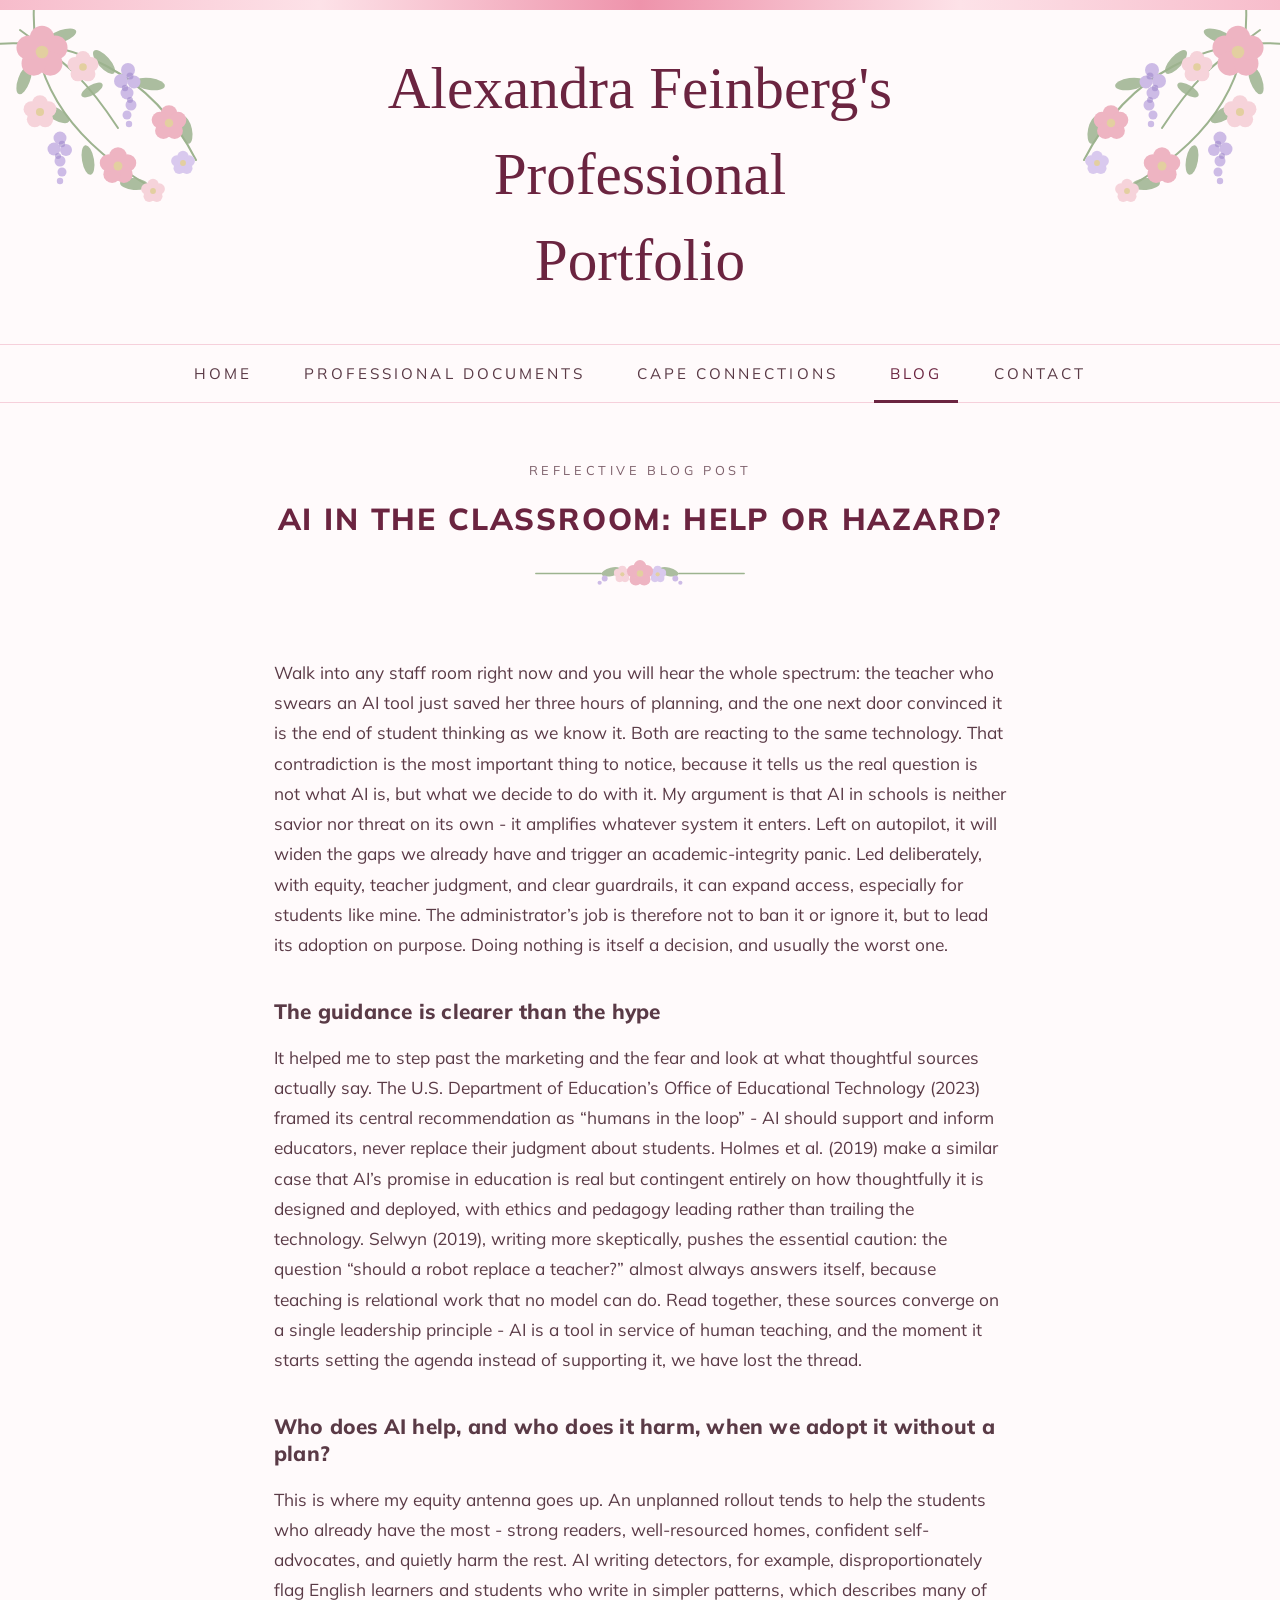
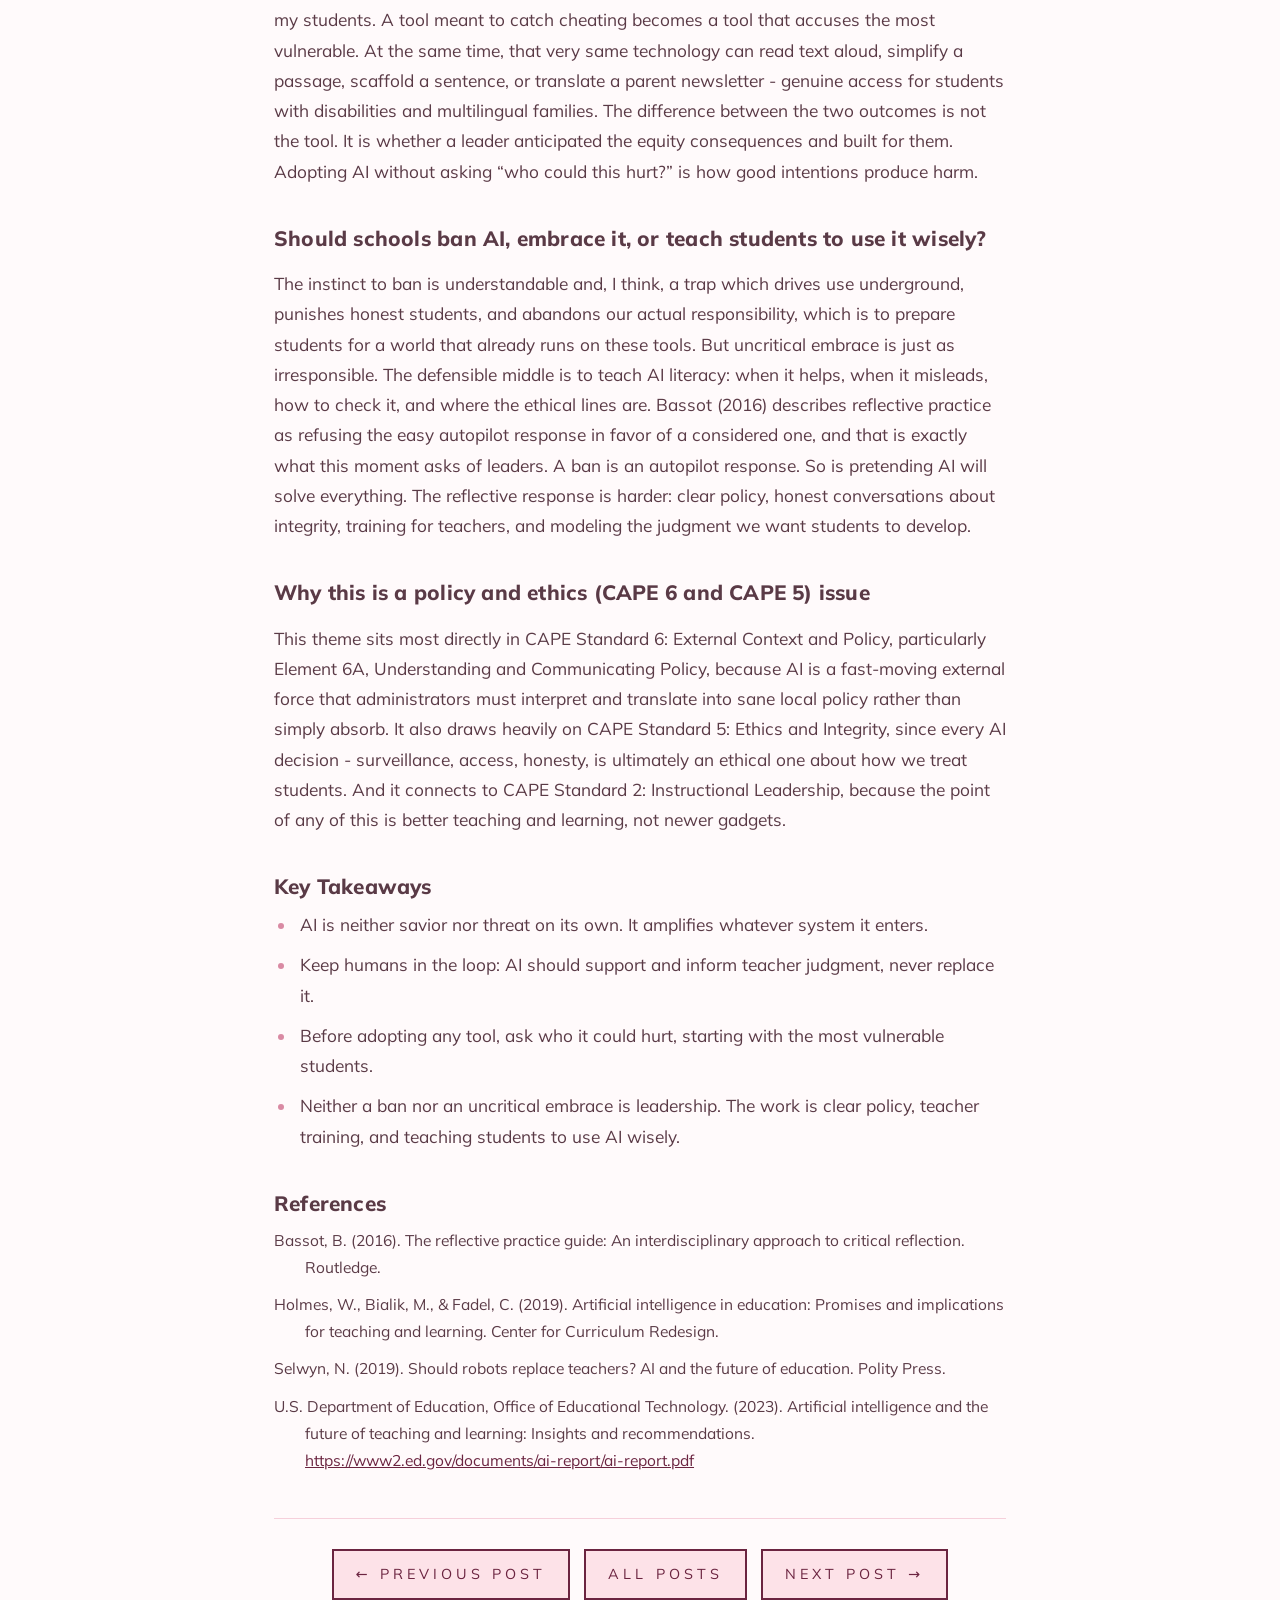
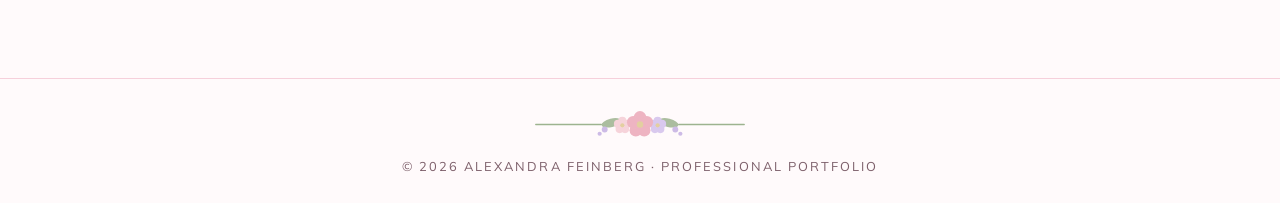
==== commit 34ecdf5d: "Restore Hattie and Holmes citations so each post has three scholarly sources Co-Authored-By: Claude " ====
--- a/blog-ai-in-the-classroom.html
+++ b/blog-ai-in-the-classroom.html
@@ -71,7 +71,7 @@
     <p>Walk into any staff room right now and you will hear the whole spectrum: the teacher who swears an AI tool just saved her three hours of planning, and the one next door convinced it is the end of student thinking as we know it. Both are reacting to the same technology. That contradiction is the most important thing to notice, because it tells us the real question is not what AI is, but what we decide to do with it. My argument is that AI in schools is neither savior nor threat on its own - it amplifies whatever system it enters. Left on autopilot, it will widen the gaps we already have and trigger an academic-integrity panic. Led deliberately, with equity, teacher judgment, and clear guardrails, it can expand access, especially for students like mine. The administrator’s job is therefore not to ban it or ignore it, but to lead its adoption on purpose. Doing nothing is itself a decision, and usually the worst one.</p>
 
     <h2>The guidance is clearer than the hype</h2>
-    <p>It helped me to step past the marketing and the fear and look at what thoughtful sources actually say. The U.S. Department of Education’s Office of Educational Technology (2023) framed its central recommendation as “humans in the loop” - AI should support and inform educators, never replace their judgment about students. Selwyn (2019), writing more skeptically, pushes the essential caution: the question “should a robot replace a teacher?” almost always answers itself, because teaching is relational work that no model can do. Read together, these sources converge on a single leadership principle - AI is a tool in service of human teaching, and the moment it starts setting the agenda instead of supporting it, we have lost the thread.</p>
+    <p>It helped me to step past the marketing and the fear and look at what thoughtful sources actually say. The U.S. Department of Education’s Office of Educational Technology (2023) framed its central recommendation as “humans in the loop” - AI should support and inform educators, never replace their judgment about students. Holmes et al. (2019) make a similar case that AI’s promise in education is real but contingent entirely on how thoughtfully it is designed and deployed, with ethics and pedagogy leading rather than trailing the technology. Selwyn (2019), writing more skeptically, pushes the essential caution: the question “should a robot replace a teacher?” almost always answers itself, because teaching is relational work that no model can do. Read together, these sources converge on a single leadership principle - AI is a tool in service of human teaching, and the moment it starts setting the agenda instead of supporting it, we have lost the thread.</p>
 
     <h2>Who does AI help, and who does it harm, when we adopt it without a plan?</h2>
     <p>This is where my equity antenna goes up. An unplanned rollout tends to help the students who already have the most - strong readers, well-resourced homes, confident self-advocates, and quietly harm the rest. AI writing detectors, for example, disproportionately flag English learners and students who write in simpler patterns, which describes many of my students. A tool meant to catch cheating becomes a tool that accuses the most vulnerable. At the same time, that very same technology can read text aloud, simplify a passage, scaffold a sentence, or translate a parent newsletter - genuine access for students with disabilities and multilingual families. The difference between the two outcomes is not the tool. It is whether a leader anticipated the equity consequences and built for them. Adopting AI without asking “who could this hurt?” is how good intentions produce harm.</p>
@@ -93,6 +93,7 @@
     <h2>References</h2>
     <ul class="refs">
       <li>Bassot, B. (2016). The reflective practice guide: An interdisciplinary approach to critical reflection. Routledge.</li>
+      <li>Holmes, W., Bialik, M., &amp; Fadel, C. (2019). Artificial intelligence in education: Promises and implications for teaching and learning. Center for Curriculum Redesign.</li>
       <li>Selwyn, N. (2019). Should robots replace teachers? AI and the future of education. Polity Press.</li>
       <li>U.S. Department of Education, Office of Educational Technology. (2023). Artificial intelligence and the future of teaching and learning: Insights and recommendations. <a href="https://www2.ed.gov/documents/ai-report/ai-report.pdf" target="_blank" rel="noopener">https://www2.ed.gov/documents/ai-report/ai-report.pdf</a></li>
     </ul>
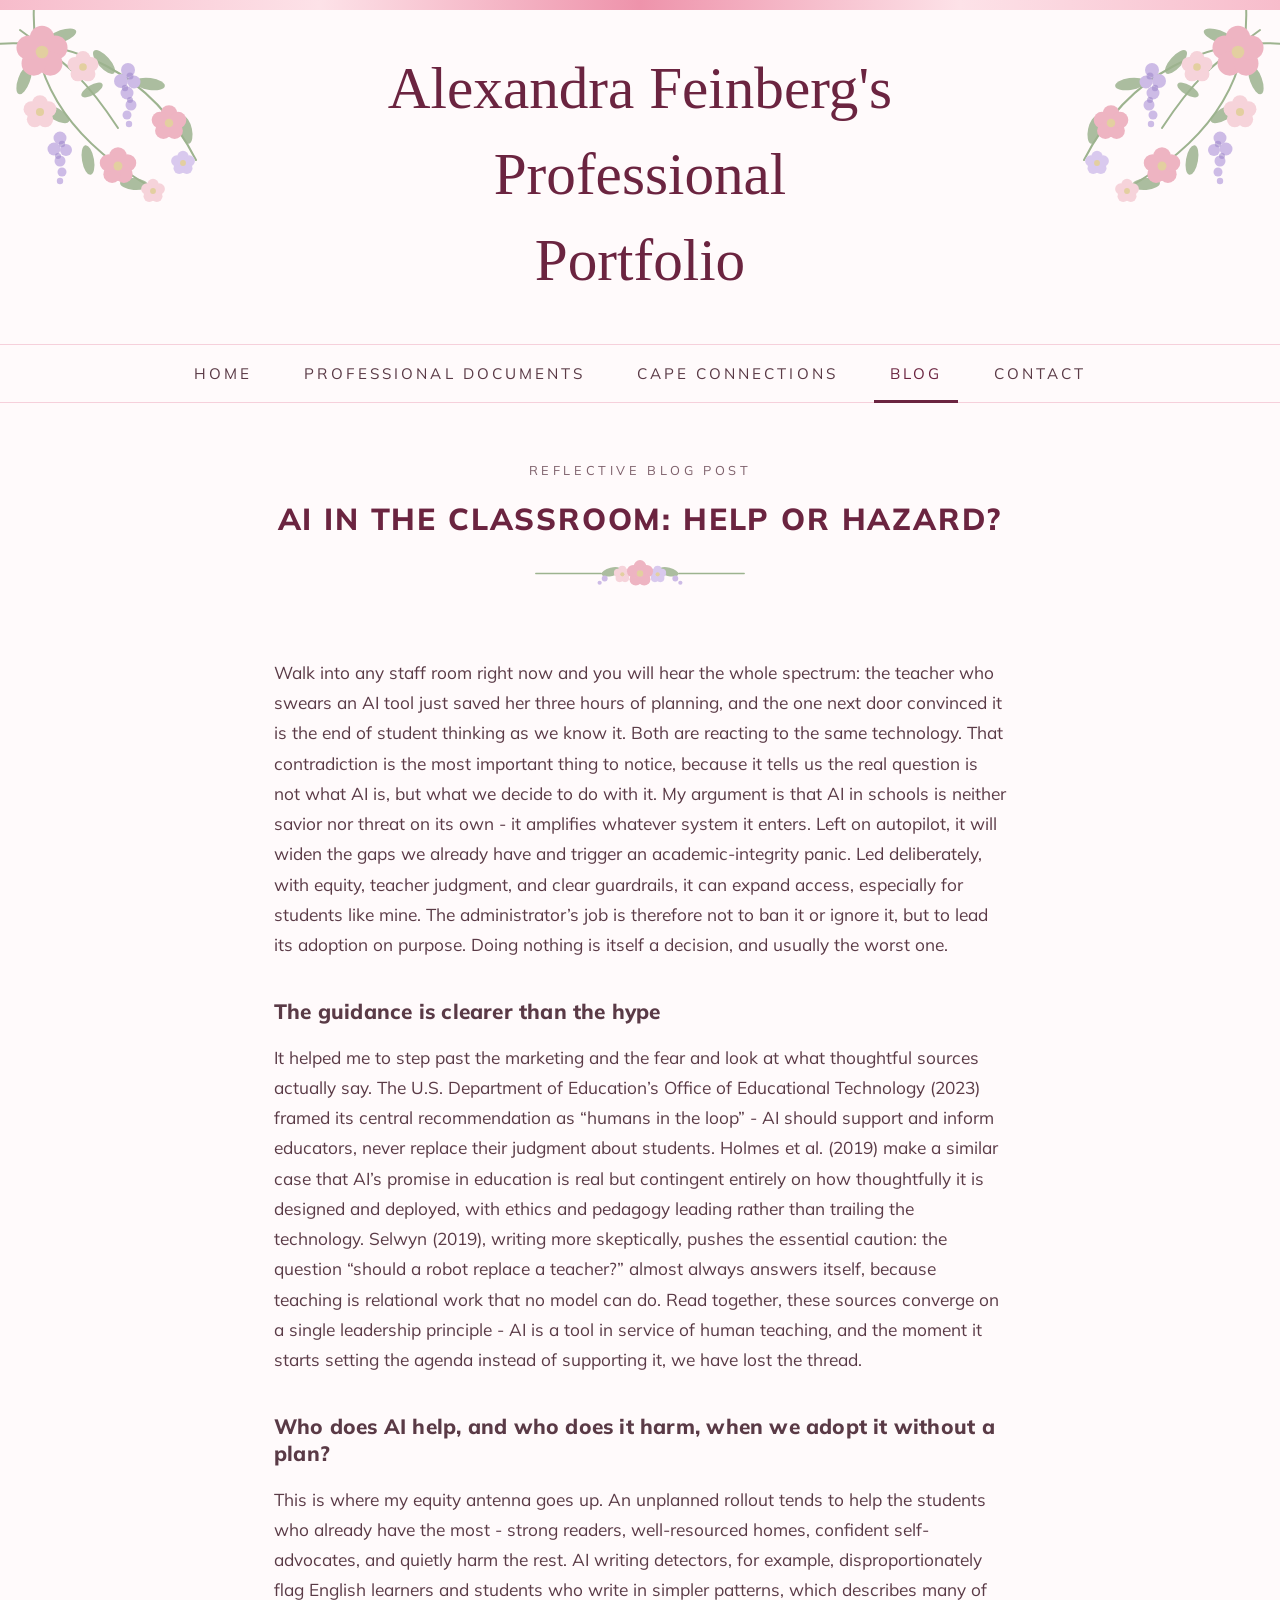
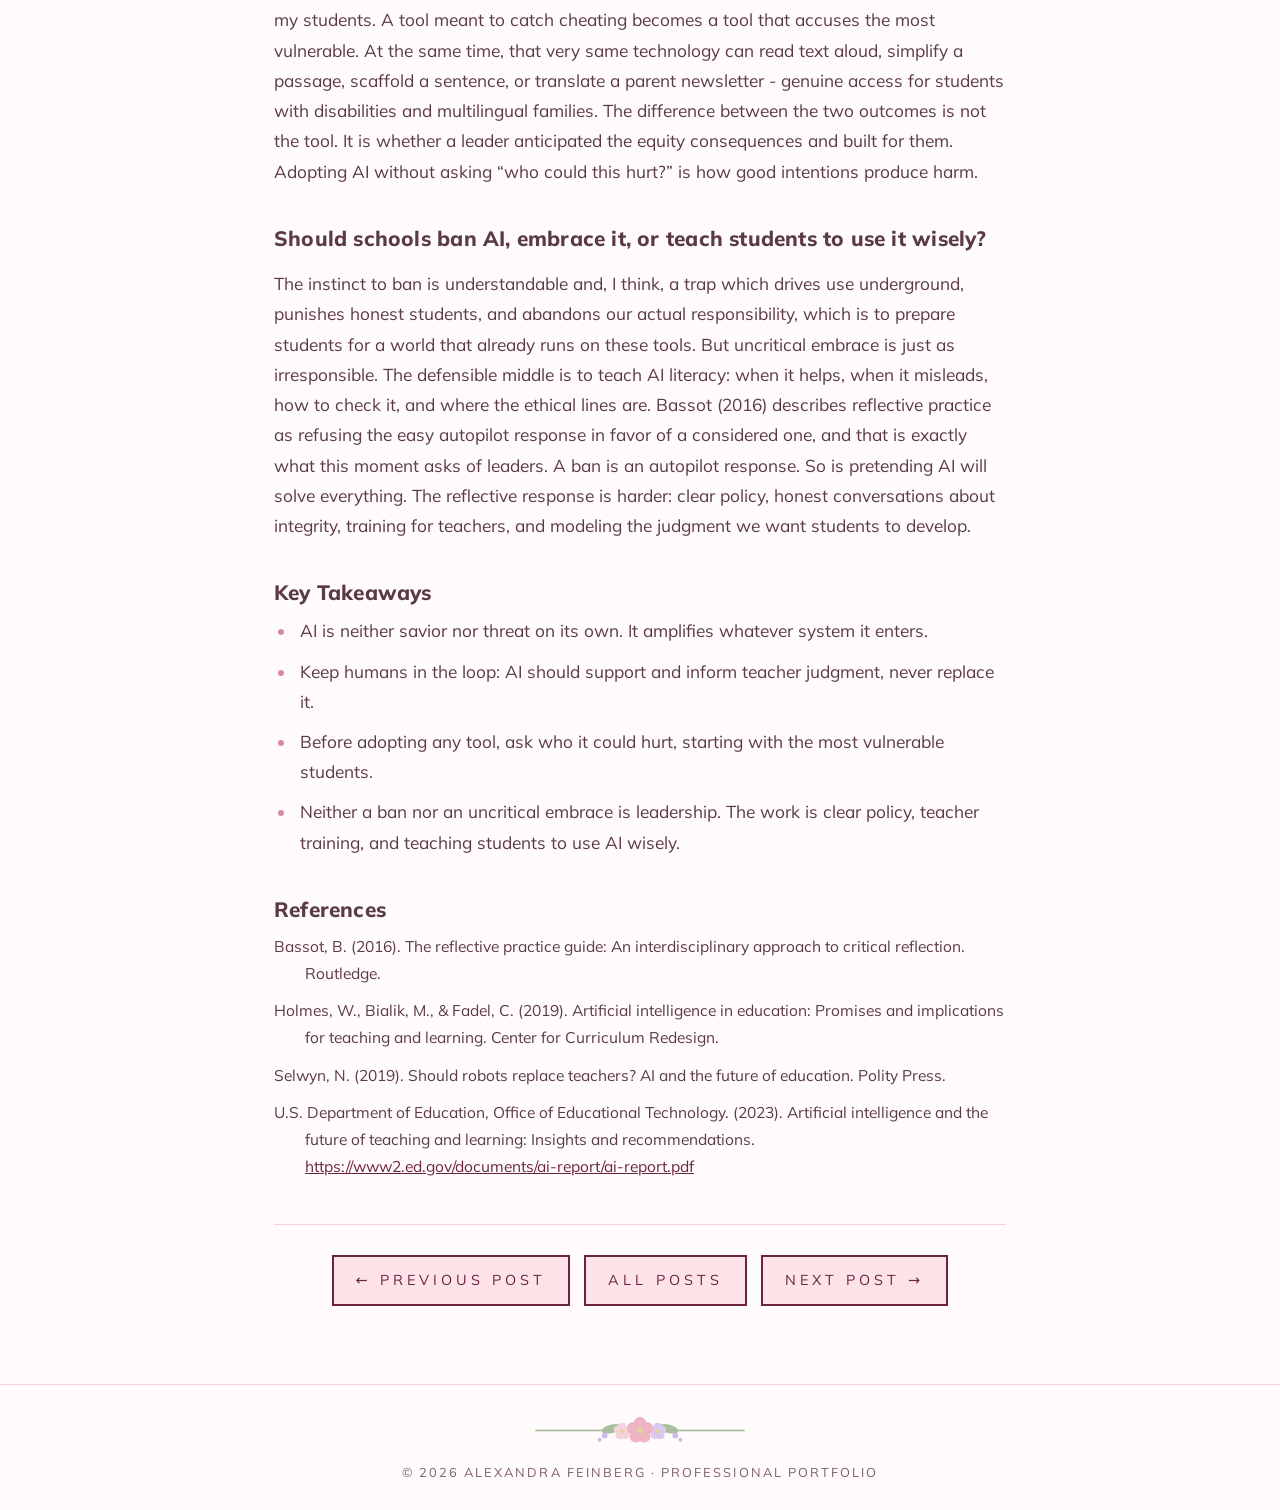
==== commit c2c5671e: "Remove CAPE connection sections from blog posts Co-Authored-By: Claude Opus 5.5 <noreply@anthropic.c" ====
--- a/blog-ai-in-the-classroom.html
+++ b/blog-ai-in-the-classroom.html
@@ -79,9 +79,6 @@
     <h2>Should schools ban AI, embrace it, or teach students to use it wisely?</h2>
     <p>The instinct to ban is understandable and, I think, a trap which drives use underground, punishes honest students, and abandons our actual responsibility, which is to prepare students for a world that already runs on these tools. But uncritical embrace is just as irresponsible. The defensible middle is to teach AI literacy: when it helps, when it misleads, how to check it, and where the ethical lines are. Bassot (2016) describes reflective practice as refusing the easy autopilot response in favor of a considered one, and that is exactly what this moment asks of leaders. A ban is an autopilot response. So is pretending AI will solve everything. The reflective response is harder: clear policy, honest conversations about integrity, training for teachers, and modeling the judgment we want students to develop.</p>
 
-    <h2>Why this is a policy and ethics (CAPE 6 and CAPE 5) issue</h2>
-    <p>This theme sits most directly in CAPE Standard 6: External Context and Policy, particularly Element 6A, Understanding and Communicating Policy, because AI is a fast-moving external force that administrators must interpret and translate into sane local policy rather than simply absorb. It also draws heavily on CAPE Standard 5: Ethics and Integrity, since every AI decision - surveillance, access, honesty, is ultimately an ethical one about how we treat students. And it connects to CAPE Standard 2: Instructional Leadership, because the point of any of this is better teaching and learning, not newer gadgets.</p>
-
     <h2>Key Takeaways</h2>
     <ul class="takeaways">
       <li>AI is neither savior nor threat on its own. It amplifies whatever system it enters.</li>
